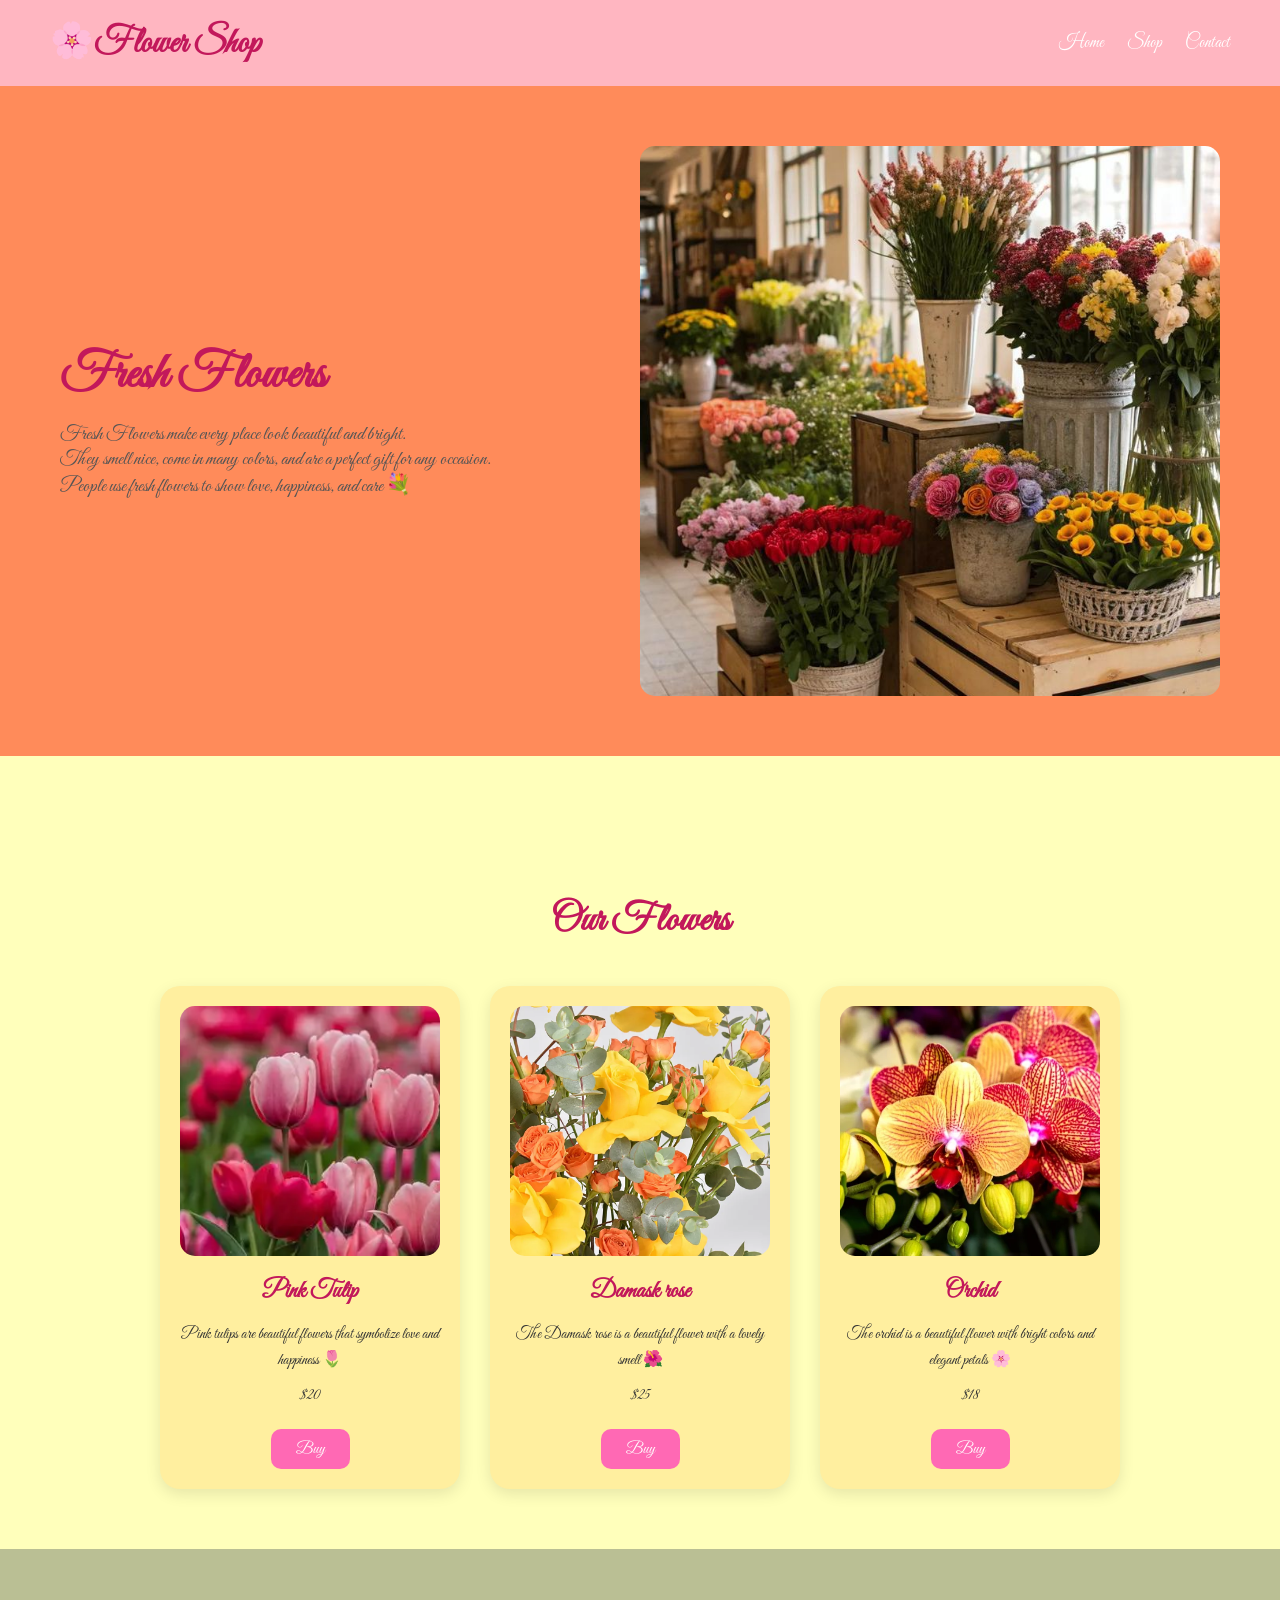
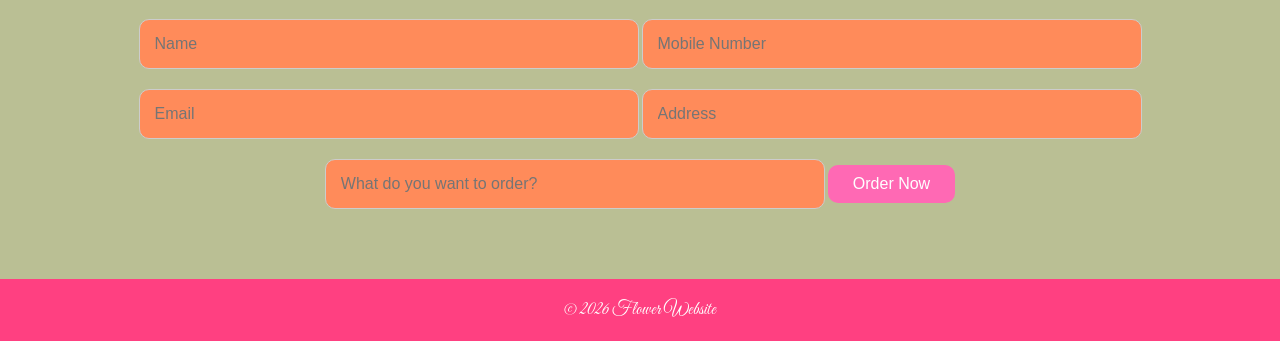
==== index.html @ 3a7983c3 "Add files via upload" ====
<!DOCTYPE html>
<html lang="en">
<head>
    <meta charset="UTF-8">
    <meta name="viewport" content="width=device-width, initial-scale=1.0">
    <title>Flower Shop</title>

    <link rel="stylesheet" href="style.css">

    <link href="https://fonts.googleapis.com/css2?family=Great+Vibes&display=swap" rel="stylesheet">

</head>

<body>

<!-- Header -->

<header>

    <h1>🌸Flower Shop</h1>

    <nav>
        <a href="#Home">Home</a>
        <a href="#Shop">Shop</a>
        <a href="#Contact">Contact</a>
    </nav>

</header>

<!-- Hero Section -->

<section class="Home" id="Home">

    <div class="title">

        <h2>Fresh Flowers</h2>

        <p>
            Fresh Flowers make every place look beautiful and bright.
            <br>
            They smell nice, come in many colors, and are a perfect gift for any occasion.
            <br>
            People use fresh flowers to show love, happiness, and care 💐
        </p>

    </div>

    <img src="Rose Shop2.jpg" alt="Flowers">

</section>

<!-- Shop Section -->

<section class="Shop" id="Shop">

    <h1>Our Flowers</h1>

    <div class="cards">

        <!-- Card 1 -->

        <div class="card">

            <img src="Pink Tulip.webp" alt="Pink Tulip">

            <h2>Pink Tulip</h2>

            <p>
                Pink tulips are beautiful flowers that symbolize love and happiness 🌷
            </p>

            <p>$20</p>

            <a href="payment.html" class="buy-btn">Buy</a>

        </div>

        <!-- Card 2 -->

        <div class="card">

            <img src="Damask rose.webp" alt="Damask rose">

            <h2>Damask rose</h2>

            <p>
                The Damask rose is a beautiful flower with a lovely smell 🌺
            </p>

            <p>$25</p>

            <a href="payment.html" class="buy-btn">Buy</a>

        </div>

        <!-- Card 3 -->

        <div class="card">

            <img src="orchid.webp" alt="Orchid">

            <h2>Orchid</h2>

            <p>
                The orchid is a beautiful flower with bright colors and elegant petals 🌸
            </p>

            <p>$18</p>

            <a href="payment.html" class="buy-btn">Buy</a>

        </div>

    </div>

</section>

<!-- Contact Section -->

<section class="Contact" id="Contact">

    <div class="contact-form">

        <input type="text" placeholder="Name">

        <input type="number" placeholder="Mobile Number">

        <input type="email" placeholder="Email">

        <input type="text" placeholder="Address">

        <input type="text" placeholder="What do you want to order?">

        <button>Order Now</button>

    </div>

</section>

<!-- Footer -->

<footer>

    <p>© 2026 Flower Website</p>

</footer>

</body>
</html>
---- style.css ----
html{
    scroll-behavior: smooth;
}

*{
    margin: 0;
    padding: 0;
    box-sizing: border-box;
}

body{
    font-family:'Great Vibes', cursive;
    background-color: #FFB;
    color: #333;
}

/* Header */

header{
    background-color: #FFB6C1;
    display: flex;
    justify-content: space-between;
    align-items: center;
    padding: 20px 50px;
}

header h1{
    font-size: 35px;
    color: #c2185b;
}

nav a{
    text-decoration: none;
    color: white;
    margin-left: 20px;
    font-size: 18px;
    transition: 0.3s;
}

nav a:hover{
    color: #c2185b;
}

/* Hero Section */

.Home{
    display: flex;
    justify-content: space-between;
    align-items: center;
    padding: 60px;
    background-color: #FF8B5A;
}

.title h2{
    font-size: 50px;
    color: #c2185b;
    margin-bottom: 15px;
}

.title p{
    font-size: 20px;
    color: #555;
}

.Home img{
    width: 50%;
    height: 550px;
    object-fit: cover;
    border-radius: 15px;
}

/* Shop Section */

.Shop{
    padding: 60px 30px;
    text-align: center;
    margin-top: 80px;
}

.Shop h1{
    font-size: 40px;
    margin-bottom: 40px;
    color: #c2185b;
}

.cards{
    display: flex;
    justify-content: center;
    gap: 30px;
    flex-wrap: wrap;
}

.card{
    background-color: #FFEF9F;
    width: 300px;
    padding: 20px;
    border-radius: 20px;
    box-shadow: 0 5px 15px rgba(0,0,0,0.1);
    transition: 0.3s;
}

.card:hover{
    transform: translateY(-10px);
}

.card img{
    width: 100%;
    height: 250px;
    object-fit: cover;
    border-radius: 15px;
}

.card h2{
    margin: 15px 0;
    color: #c2185b;
}

.card p{
    margin-bottom: 10px;
    line-height: 1.6;
}

/* Buy Button */

.buy-btn{
    display: inline-block;
    text-decoration: none;
    background-color: #ff69b4;
    color: white;
    padding: 10px 25px;
    border-radius: 10px;
    font-size: 16px;
    transition: 0.3s;
    margin-top: 10px;
}

.buy-btn:hover{
    background-color: #c2185b;
}

/* Contact Section */

.Contact{
    padding: 60px 20px;
    background-color: #BABF94;
    text-align: center;
}

.Contact input{
    width: 80%;
    max-width: 500px;
    padding: 15px;
    margin: 10px 0;
    border: 1px solid #ccc;
    border-radius: 10px;
    font-size: 16px;
    background-color: #FF8B5A;
    color: aliceblue;
}

.Contact button{
    margin-top: 15px;
    background-color: #ff69b4;
    color: white;
    border: none;
    padding: 10px 25px;
    border-radius: 10px;
    cursor: pointer;
    font-size: 16px;
    transition: 0.3s;
}

.Contact button:hover{
    background-color: #c2185b;
}

/* Footer */

footer{
    background-color: #FF4081;
    color: white;
    text-align: center;
    padding: 20px;
    font-size: 18px;
}
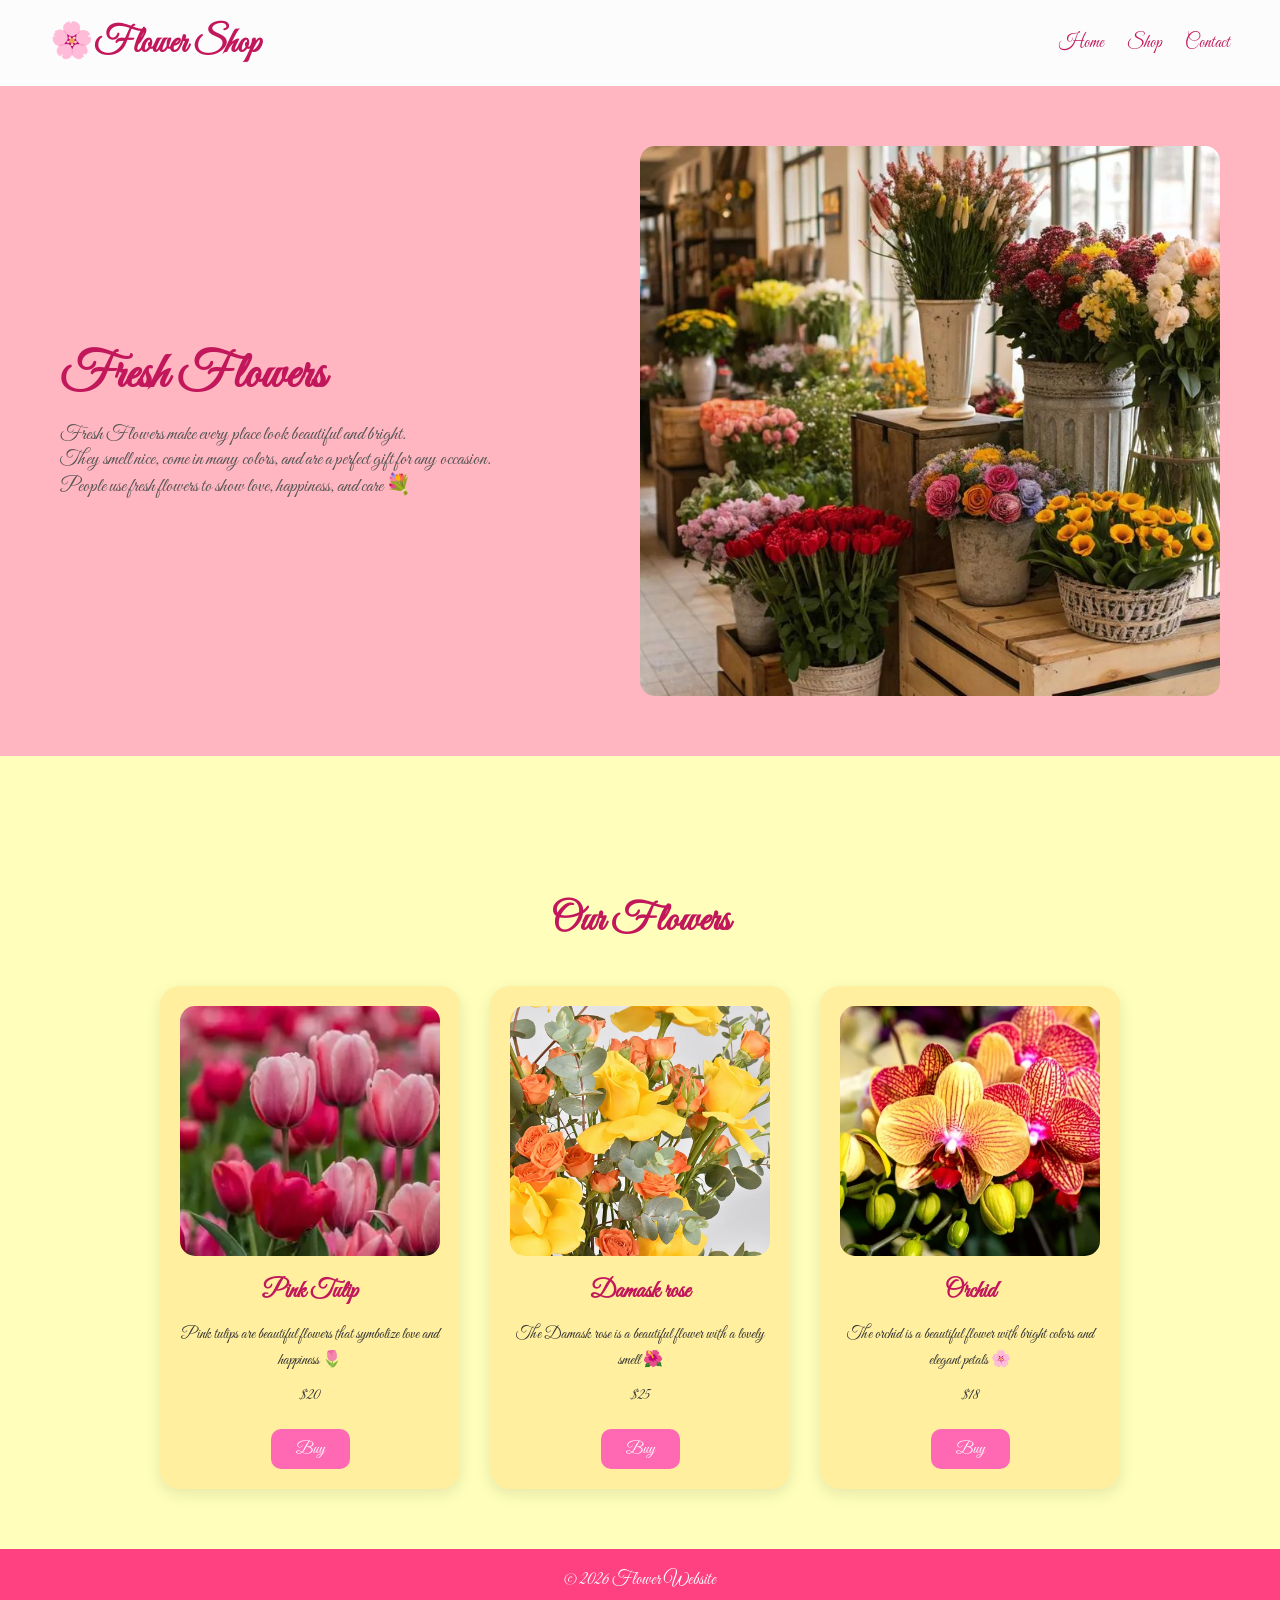
==== commit 97c0b3ae: "Add files via upload" ====
--- a/index.html
+++ b/index.html
@@ -115,28 +115,6 @@
 
 </section>
 
-<!-- Contact Section -->
-
-<section class="Contact" id="Contact">
-
-    <div class="contact-form">
-
-        <input type="text" placeholder="Name">
-
-        <input type="number" placeholder="Mobile Number">
-
-        <input type="email" placeholder="Email">
-
-        <input type="text" placeholder="Address">
-
-        <input type="text" placeholder="What do you want to order?">
-
-        <button>Order Now</button>
-
-    </div>
-
-</section>
-
 <!-- Footer -->
 
 <footer>
--- a/style.css
+++ b/style.css
@@ -17,7 +17,7 @@
 /* Header */
 
 header{
-    background-color: #FFB6C1;
+    background-color: #fcfcfc;
     display: flex;
     justify-content: space-between;
     align-items: center;
@@ -31,14 +31,14 @@
 
 nav a{
     text-decoration: none;
-    color: white;
+    color: #c2185b;
     margin-left: 20px;
     font-size: 18px;
     transition: 0.3s;
 }
 
 nav a:hover{
-    color: #c2185b;
+   background-color: #65062c;
 }
 
 /* Hero Section */
@@ -48,7 +48,7 @@
     justify-content: space-between;
     align-items: center;
     padding: 60px;
-    background-color: #FF8B5A;
+    background-color: #FFB6C1;
 }
 
 .title h2{
@@ -138,41 +138,6 @@
     background-color: #c2185b;
 }
 
-/* Contact Section */
-
-.Contact{
-    padding: 60px 20px;
-    background-color: #BABF94;
-    text-align: center;
-}
-
-.Contact input{
-    width: 80%;
-    max-width: 500px;
-    padding: 15px;
-    margin: 10px 0;
-    border: 1px solid #ccc;
-    border-radius: 10px;
-    font-size: 16px;
-    background-color: #FF8B5A;
-    color: aliceblue;
-}
-
-.Contact button{
-    margin-top: 15px;
-    background-color: #ff69b4;
-    color: white;
-    border: none;
-    padding: 10px 25px;
-    border-radius: 10px;
-    cursor: pointer;
-    font-size: 16px;
-    transition: 0.3s;
-}
-
-.Contact button:hover{
-    background-color: #c2185b;
-}
 
 /* Footer */
 
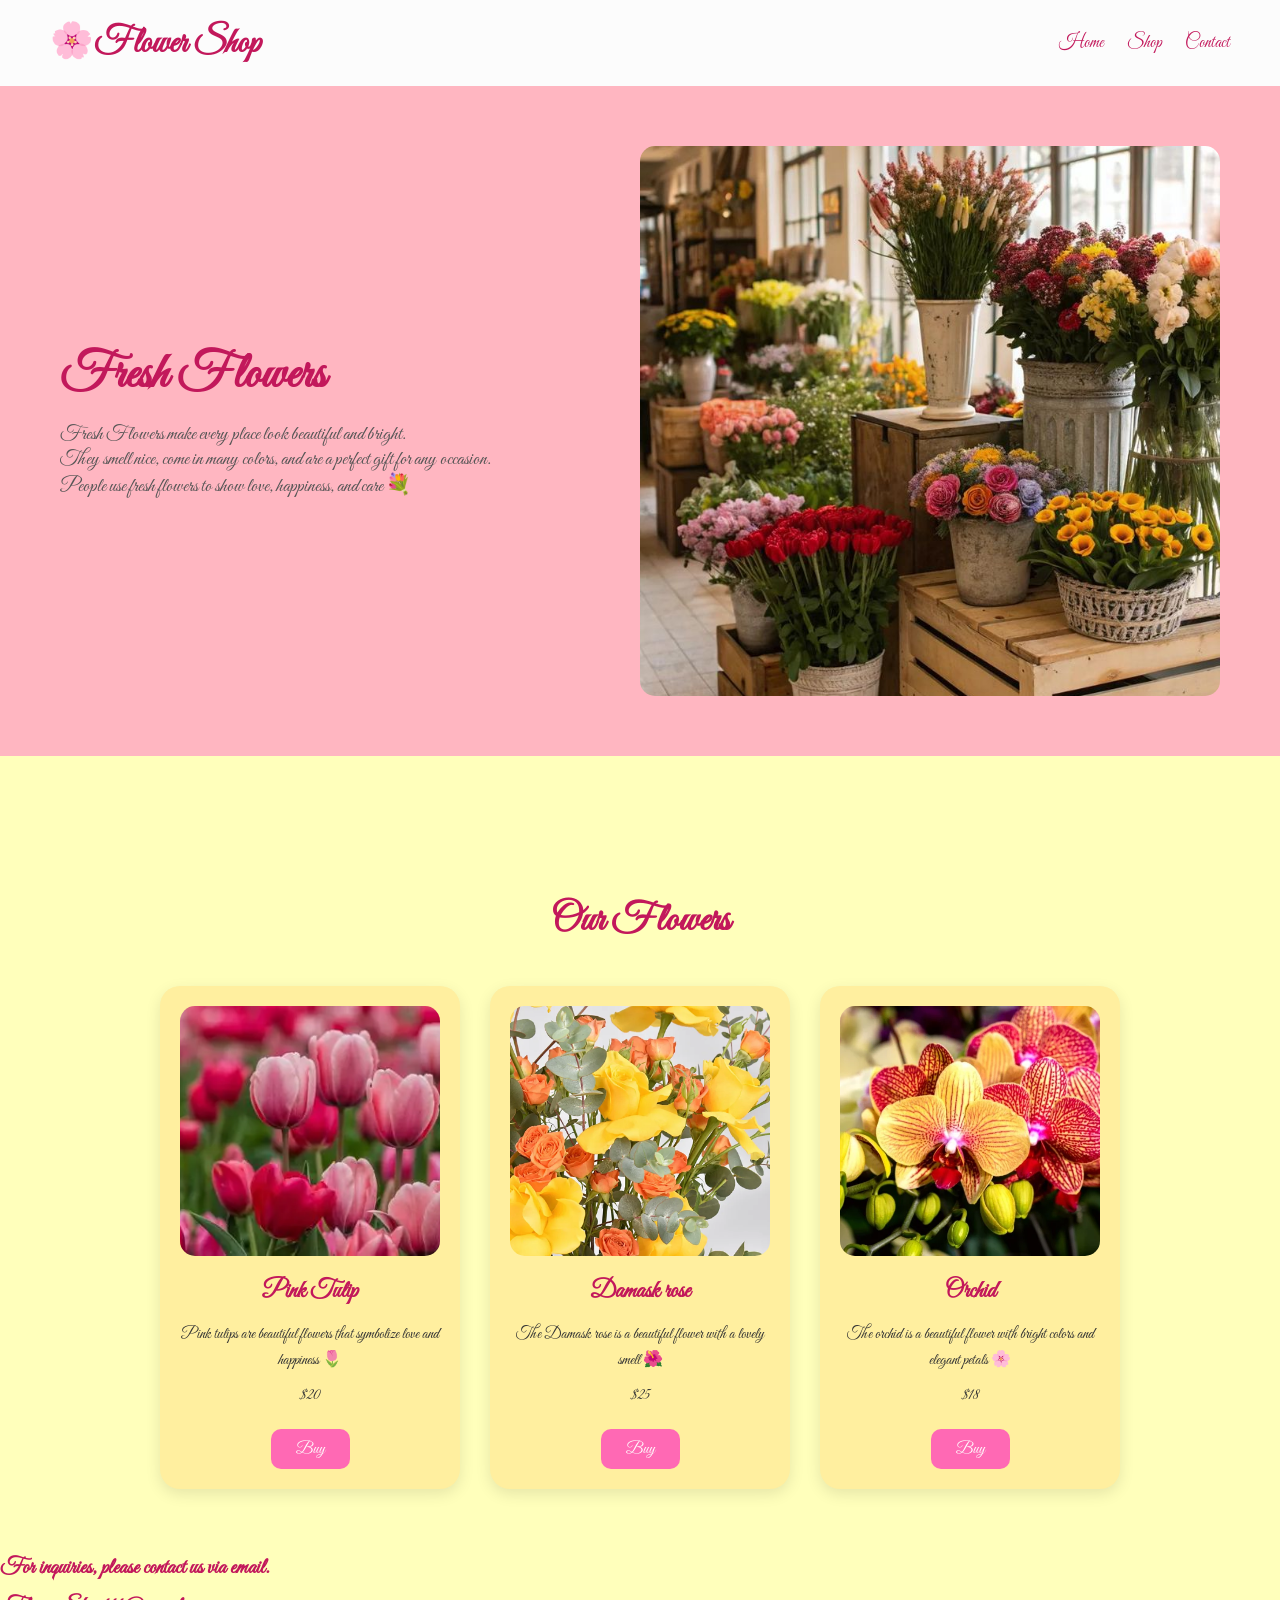
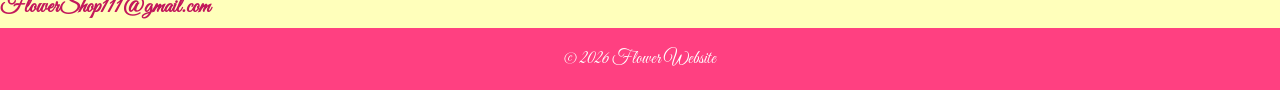
==== commit da3cb290: "Add files via upload" ====
--- a/index.html
+++ b/index.html
@@ -115,6 +115,12 @@
 
 </section>
 
+   <section class="Contact" id="Contact">
+
+           <P>For inquiries, please contact us via email.<br> FlowerShop111@gmail.com</P>
+
+   </section>
+
 <!-- Footer -->
 
 <footer>
--- a/style.css
+++ b/style.css
@@ -137,7 +137,20 @@
 .buy-btn:hover{
     background-color: #c2185b;
 }
+<!--Contact-->
+.Contact{
+    padding: 60px 20px;
+    background-color: #FFB6C1;
+    text-align: center;
+    margin-top: 80px;
+}
 
+.Contact p{
+    font-size: 22px;
+    color: #c2185b;
+    line-height: 1.8;
+    font-weight: bold;
+}
 
 /* Footer */
 
